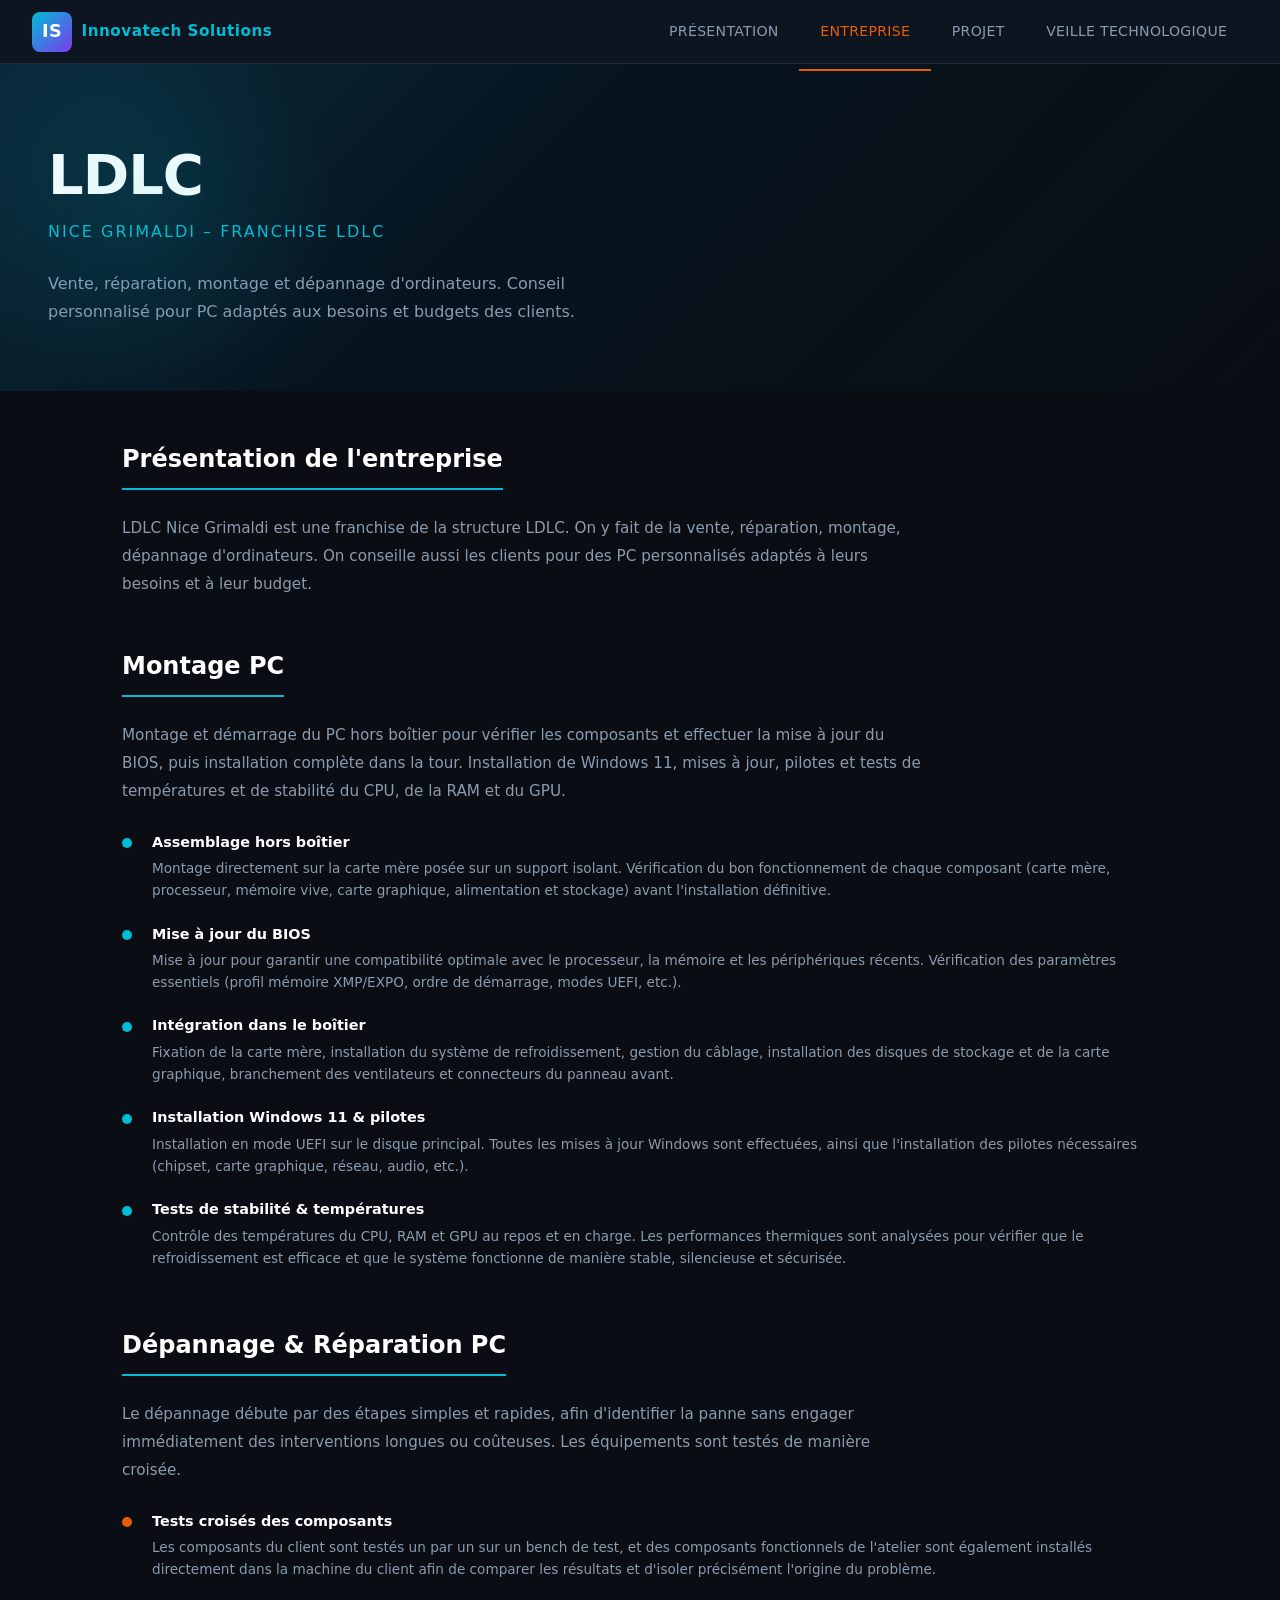
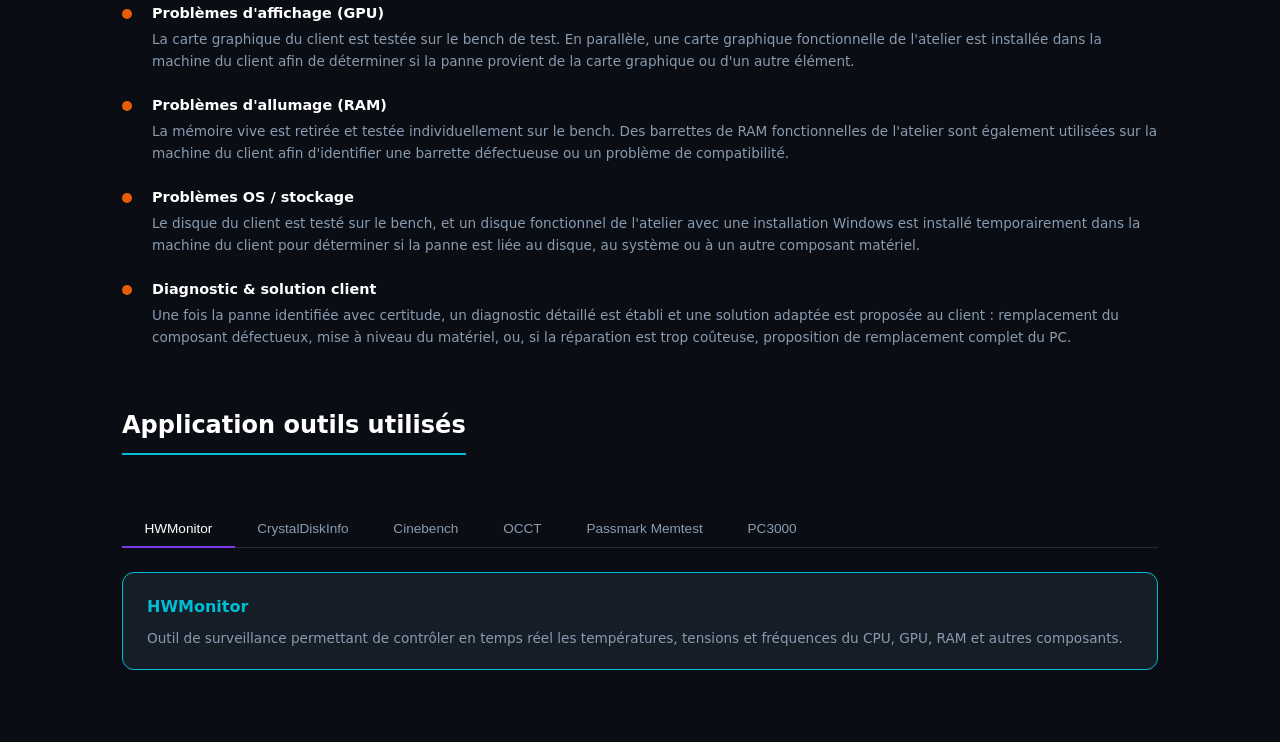
==== entreprise.html @ 8bedb1e8 "Add files via upload" ====
<!DOCTYPE html>
<html lang="fr">
<head>
<meta charset="UTF-8">
<meta name="viewport" content="width=device-width, initial-scale=1.0">
<title>Entreprise – Prost Cedric Portfolio</title>
<link rel="stylesheet" href="style.css">
</head>
<body>

<nav>
  <a href="index.html" class="logo">
    <div class="logo-icon">IS</div>
    <span>Innovatech Solutions</span>
  </a>
  <div class="nav-tabs">
    <a class="tab-link" href="index.html">Présentation</a>
    <a class="tab-link active" href="entreprise.html">Entreprise</a>
    <a class="tab-link" href="projet.html">Projet</a>
    <a class="tab-link" href="veille.html">Veille Technologique</a>
  </div>
</nav>

<div class="page-content">
  <div class="hero">
    <div class="hero-name" style="font-size:clamp(2rem,5vw,3.5rem)">LDLC</div>
    <div class="hero-tag">Nice Grimaldi – Franchise LDLC</div>
    <div class="hero-sub">Vente, réparation, montage et dépannage d'ordinateurs. Conseil personnalisé pour PC adaptés aux besoins et budgets des clients.</div>
  </div>

  <div class="content">
    <h2 class="sec-title">Présentation de l'entreprise</h2>
    <p class="prose">LDLC Nice Grimaldi est une franchise de la structure LDLC. On y fait de la vente, réparation, montage, dépannage d'ordinateurs. On conseille aussi les clients pour des PC personnalisés adaptés à leurs besoins et à leur budget.</p>

    <div style="height:2rem"></div>

    <!-- MONTAGE PC -->
    <h2 class="sec-title">Montage PC</h2>
    <p class="prose">Montage et démarrage du PC hors boîtier pour vérifier les composants et effectuer la mise à jour du BIOS, puis installation complète dans la tour. Installation de Windows 11, mises à jour, pilotes et tests de températures et de stabilité du CPU, de la RAM et du GPU.</p>
    <div class="timeline">
      <div class="tl-item">
        <div class="tl-dot"></div>
        <div class="tl-content">
          <h5>Assemblage hors boîtier</h5>
          <p>Montage directement sur la carte mère posée sur un support isolant. Vérification du bon fonctionnement de chaque composant (carte mère, processeur, mémoire vive, carte graphique, alimentation et stockage) avant l'installation définitive.</p>
        </div>
      </div>
      <div class="tl-item">
        <div class="tl-dot"></div>
        <div class="tl-content">
          <h5>Mise à jour du BIOS</h5>
          <p>Mise à jour pour garantir une compatibilité optimale avec le processeur, la mémoire et les périphériques récents. Vérification des paramètres essentiels (profil mémoire XMP/EXPO, ordre de démarrage, modes UEFI, etc.).</p>
        </div>
      </div>
      <div class="tl-item">
        <div class="tl-dot"></div>
        <div class="tl-content">
          <h5>Intégration dans le boîtier</h5>
          <p>Fixation de la carte mère, installation du système de refroidissement, gestion du câblage, installation des disques de stockage et de la carte graphique, branchement des ventilateurs et connecteurs du panneau avant.</p>
        </div>
      </div>
      <div class="tl-item">
        <div class="tl-dot"></div>
        <div class="tl-content">
          <h5>Installation Windows 11 & pilotes</h5>
          <p>Installation en mode UEFI sur le disque principal. Toutes les mises à jour Windows sont effectuées, ainsi que l'installation des pilotes nécessaires (chipset, carte graphique, réseau, audio, etc.).</p>
        </div>
      </div>
      <div class="tl-item">
        <div class="tl-dot"></div>
        <div class="tl-content">
          <h5>Tests de stabilité & températures</h5>
          <p>Contrôle des températures du CPU, RAM et GPU au repos et en charge. Les performances thermiques sont analysées pour vérifier que le refroidissement est efficace et que le système fonctionne de manière stable, silencieuse et sécurisée.</p>
        </div>
      </div>
    </div>

    <div style="height:2rem"></div>

    <!-- DÉPANNAGE -->
    <h2 class="sec-title">Dépannage & Réparation PC</h2>
    <p class="prose">Le dépannage débute par des étapes simples et rapides, afin d'identifier la panne sans engager immédiatement des interventions longues ou coûteuses. Les équipements sont testés de manière croisée.</p>
    <div class="timeline">
      <div class="tl-item">
        <div class="tl-dot" style="background:var(--orange)"></div>
        <div class="tl-content">
          <h5>Tests croisés des composants</h5>
          <p>Les composants du client sont testés un par un sur un bench de test, et des composants fonctionnels de l'atelier sont également installés directement dans la machine du client afin de comparer les résultats et d'isoler précisément l'origine du problème.</p>
        </div>
      </div>
      <div class="tl-item">
        <div class="tl-dot" style="background:var(--orange)"></div>
        <div class="tl-content">
          <h5>Problèmes d'affichage (GPU)</h5>
          <p>La carte graphique du client est testée sur le bench de test. En parallèle, une carte graphique fonctionnelle de l'atelier est installée dans la machine du client afin de déterminer si la panne provient de la carte graphique ou d'un autre élément.</p>
        </div>
      </div>
      <div class="tl-item">
        <div class="tl-dot" style="background:var(--orange)"></div>
        <div class="tl-content">
          <h5>Problèmes d'allumage (RAM)</h5>
          <p>La mémoire vive est retirée et testée individuellement sur le bench. Des barrettes de RAM fonctionnelles de l'atelier sont également utilisées sur la machine du client afin d'identifier une barrette défectueuse ou un problème de compatibilité.</p>
        </div>
      </div>
      <div class="tl-item">
        <div class="tl-dot" style="background:var(--orange)"></div>
        <div class="tl-content">
          <h5>Problèmes OS / stockage</h5>
          <p>Le disque du client est testé sur le bench, et un disque fonctionnel de l'atelier avec une installation Windows est installé temporairement dans la machine du client pour déterminer si la panne est liée au disque, au système ou à un autre composant matériel.</p>
        </div>
      </div>
      <div class="tl-item">
        <div class="tl-dot" style="background:var(--orange)"></div>
        <div class="tl-content">
          <h5>Diagnostic & solution client</h5>
          <p>Une fois la panne identifiée avec certitude, un diagnostic détaillé est établi et une solution adaptée est proposée au client : remplacement du composant défectueux, mise à niveau du matériel, ou, si la réparation est trop coûteuse, proposition de remplacement complet du PC.</p>
        </div>
      </div>
    </div>

    <div style="height:2rem"></div>
    <h2 class="sec-title">Application outils utilisés</h2>
    <div id="tool-tabs" style="margin:1.5rem 0">
      <div class="inner-tabs">
        <button class="inner-tab active" onclick="showTool(0)">HWMonitor</button>
        <button class="inner-tab" onclick="showTool(1)">CrystalDiskInfo</button>
        <button class="inner-tab" onclick="showTool(2)">Cinebench</button>
        <button class="inner-tab" onclick="showTool(3)">OCCT</button>
        <button class="inner-tab" onclick="showTool(4)">Passmark Memtest</button>
        <button class="inner-tab" onclick="showTool(5)">PC3000</button>
      </div>
      <div id="tool-desc" class="card" style="border-radius:12px;border-color:var(--cyan)">
        <h4 id="tool-name" style="font-size:1rem;margin-bottom:.5rem">HWMonitor</h4>
        <p id="tool-text">Outil de surveillance permettant de contrôler en temps réel les températures, tensions et fréquences du CPU, GPU, RAM et autres composants.</p>
      </div>
    </div>
  </div>
</div>

<script src="script.js"></script>
</body>
</html>
---- style.css ----
*{margin:0;padding:0;box-sizing:border-box}
:root{
  --cyan:#00bcd4;--cyan-dark:#0097a7;--cyan-light:#e0f7fa;
  --bg-dark:#0a0e14;--bg-mid:#111820;--bg-card:#151d26;
  --purple:#7c3aed;--purple-light:#a78bfa;
  --orange:#e85d04;--orange-light:#ff9f1c;
  --text:#e8edf3;--text-muted:#8a9bb0;--text-dim:#4a5a6a;
  --border:#1e2d3d;--border-bright:#2a3d52;
}
body{font-family:'Segoe UI',system-ui,sans-serif;background:var(--bg-dark);color:var(--text);min-height:100vh;line-height:1.7}

/* NAV */
nav{background:#0d1520;border-bottom:1px solid var(--border);position:sticky;top:0;z-index:100;display:flex;align-items:center;padding:0 2rem;gap:3rem;height:64px}
.logo{display:flex;align-items:center;gap:.6rem;font-weight:700;font-size:.95rem;color:var(--cyan);letter-spacing:.5px;text-decoration:none}
.logo-icon{width:40px;height:40px;background:linear-gradient(135deg,var(--cyan),var(--purple));border-radius:8px;display:flex;align-items:center;justify-content:center;font-size:1.1rem;font-weight:900;color:#fff}
.nav-tabs{display:flex;gap:0;margin-left:auto}
.tab-link{background:none;border:none;color:var(--text-muted);font-size:.88rem;font-weight:500;padding:.5rem 1.3rem;cursor:pointer;border-bottom:2px solid transparent;transition:all .2s;letter-spacing:.3px;text-transform:uppercase;text-decoration:none;display:inline-block;line-height:60px}
.tab-link:hover{color:var(--text)}
.tab-link.active{color:var(--orange);border-bottom-color:var(--orange)}

/* SECTIONS */
@keyframes fadeIn{from{opacity:0;transform:translateY(8px)}to{opacity:1;transform:translateY(0)}}
.page-content{animation:fadeIn .3s ease}

/* HERO BAND */
.hero{background:linear-gradient(135deg,#0a2a3a 0%,#06141f 40%,#0a0e14 100%);padding:5rem 3rem 4rem;position:relative;overflow:hidden}
.hero::before{content:'';position:absolute;top:-60px;left:-60px;width:400px;height:400px;background:radial-gradient(circle,rgba(0,188,212,.12),transparent 70%);pointer-events:none}
.hero-name{font-size:clamp(2.8rem,6vw,5rem);font-weight:800;line-height:1.1;letter-spacing:-1px;color:#fff}
.hero-tag{margin-top:.8rem;font-size:1rem;color:var(--cyan);letter-spacing:2px;text-transform:uppercase;font-weight:500}
.hero-sub{margin-top:1.5rem;font-size:1rem;color:var(--text-muted);max-width:620px;line-height:1.8}

/* CONTENT WRAPPER */
.content{max-width:1100px;margin:0 auto;padding:3rem 2rem}

/* SECTION TITLE */
.sec-title{font-size:1.5rem;font-weight:700;color:#fff;margin-bottom:1.5rem;padding-bottom:.5rem;border-bottom:2px solid var(--cyan);display:inline-block}
.sec-subtitle{font-size:1.1rem;font-weight:600;color:var(--cyan);margin:2rem 0 .8rem}

/* CARDS GRID */
.cards{display:grid;grid-template-columns:repeat(auto-fit,minmax(220px,1fr));gap:1rem;margin:1.5rem 0}
.card{background:var(--bg-card);border:1px solid var(--border-bright);border-radius:12px;padding:1.25rem 1.5rem}
.card-icon{font-size:1.5rem;margin-bottom:.5rem}
.card h4{font-size:.9rem;font-weight:600;color:var(--cyan);margin-bottom:.3rem}
.card p{font-size:.85rem;color:var(--text-muted);line-height:1.6}

/* SKILL CHIPS */
.chips{display:flex;flex-wrap:wrap;gap:.5rem;margin:1rem 0}
.chip{background:var(--bg-card);border:1px solid var(--border-bright);border-radius:20px;padding:.3rem .9rem;font-size:.8rem;color:var(--text-muted)}
.chip.highlight{border-color:var(--cyan);color:var(--cyan)}

/* PROSE */
.prose{color:var(--text-muted);font-size:.95rem;line-height:1.85;margin-bottom:1rem;max-width:800px}

/* TABS WITHIN SECTION */
.inner-tabs{display:flex;gap:0;border-bottom:1px solid var(--border);margin:2rem 0 1.5rem}
.inner-tab{background:none;border:none;color:var(--text-muted);font-size:.85rem;padding:.6rem 1.4rem;cursor:pointer;border-bottom:2px solid transparent;margin-bottom:-1px;transition:all .2s}
.inner-tab.active{color:#fff;border-bottom-color:var(--purple)}

/* TABLE */
table.vlan{width:100%;border-collapse:collapse;font-size:.88rem;margin:1rem 0}
table.vlan th{background:var(--bg-card);color:var(--cyan);font-weight:600;padding:.6rem 1rem;text-align:left;border-bottom:2px solid var(--border-bright)}
table.vlan td{padding:.55rem 1rem;border-bottom:1px solid var(--border);color:var(--text-muted)}
table.vlan tr:hover td{background:rgba(0,188,212,.04)}

/* INFRA BADGES */
.infra-list{display:flex;flex-wrap:wrap;gap:.5rem;margin:.8rem 0}
.infra-badge{background:rgba(0,188,212,.08);border:1px solid rgba(0,188,212,.2);border-radius:8px;padding:.4rem .9rem;font-size:.83rem;color:var(--cyan)}

/* DOC PLACEHOLDER */
.doc-grid{display:grid;grid-template-columns:repeat(3,1fr);gap:1rem;margin:1.5rem 0}
.doc-card{background:var(--bg-card);border:1px dashed var(--border-bright);border-radius:12px;padding:1.5rem;text-align:center;cursor:pointer;transition:border-color .2s}
.doc-card:hover{border-color:var(--cyan)}
.doc-card .doc-icon{font-size:2rem;margin-bottom:.5rem}
.doc-card h5{font-size:.85rem;font-weight:600;color:var(--text);margin-bottom:.3rem}
.doc-card p{font-size:.75rem;color:var(--text-dim)}
.doc-card input[type=file]{display:none}
.doc-card label{cursor:pointer;display:block}

/* ALERT BOX */
.alert{background:rgba(232,93,4,.08);border:1px solid rgba(232,93,4,.3);border-radius:12px;padding:1.25rem 1.5rem;margin:1.5rem 0}
.alert h4{color:var(--orange-light);font-size:.95rem;margin-bottom:.5rem}
.alert p{font-size:.88rem;color:var(--text-muted);line-height:1.7}

/* TECH WATCH CARDS */
.watch-grid{display:grid;grid-template-columns:repeat(auto-fit,minmax(280px,1fr));gap:1.25rem;margin:1.5rem 0}
.watch-card{background:var(--bg-card);border:1px solid var(--border-bright);border-radius:14px;padding:1.5rem;transition:border-color .2s}
.watch-card:hover{border-color:var(--cyan)}
.watch-card .tag{display:inline-block;background:rgba(0,188,212,.1);color:var(--cyan);font-size:.72rem;padding:.2rem .7rem;border-radius:20px;margin-bottom:.8rem;text-transform:uppercase;letter-spacing:.5px}
.watch-card h3{font-size:1rem;font-weight:600;color:#fff;margin-bottom:.5rem}
.watch-card p{font-size:.85rem;color:var(--text-muted);line-height:1.6}

/* SCROLL TICKER */
.ticker-wrap{overflow:hidden;background:var(--bg-card);border-top:1px solid var(--border);border-bottom:1px solid var(--border);padding:.6rem 0;margin-top:3rem}
.ticker{display:flex;width:max-content;animation:tick 30s linear infinite}
@keyframes tick{from{transform:translateX(0)}to{transform:translateX(-50%)}}
.ticker-item{white-space:nowrap;padding:0 3rem;font-size:.8rem;color:var(--text-muted)}
.ticker-item span{color:var(--cyan);margin-right:.5rem}

/* TOOL LOGOS */
.logo-grid{display:grid;grid-template-columns:repeat(auto-fit,minmax(100px,1fr));gap:.75rem;margin:1.5rem 0}
.logo-item{background:var(--bg-card);border:1px solid var(--border-bright);border-radius:10px;padding:.9rem;text-align:center;font-size:.75rem;color:var(--text-muted)}
.logo-item .abbr{font-size:1.3rem;font-weight:700;color:var(--cyan);display:block;margin-bottom:.3rem}

/* TIMELINE */
.timeline{margin:1.5rem 0}
.tl-item{display:flex;gap:1.25rem;margin-bottom:1.25rem;align-items:flex-start}
.tl-dot{width:10px;height:10px;border-radius:50%;background:var(--cyan);margin-top:.55rem;flex-shrink:0}
.tl-content h5{font-size:.9rem;font-weight:600;color:#fff;margin-bottom:.25rem}
.tl-content p{font-size:.85rem;color:var(--text-muted);line-height:1.6}

/* PURPLE HERO (PROJET) */
.hero-purple{background:linear-gradient(135deg,#1a0b3a 0%,#0f0620 40%,#0a0e14 100%);padding:4rem 3rem 3rem;position:relative;overflow:hidden}
.hero-purple::before{content:'';position:absolute;top:-80px;right:-80px;width:500px;height:500px;background:radial-gradient(circle,rgba(124,58,237,.15),transparent 70%);pointer-events:none}

/* RESPONSIVE */
@media(max-width:640px){
  .doc-grid{grid-template-columns:1fr}
  nav{gap:1rem;padding:0 1rem}
  .nav-tabs{gap:0}
  .tab-link{padding:.5rem .7rem;font-size:.75rem}
  .content{padding:2rem 1rem}
}
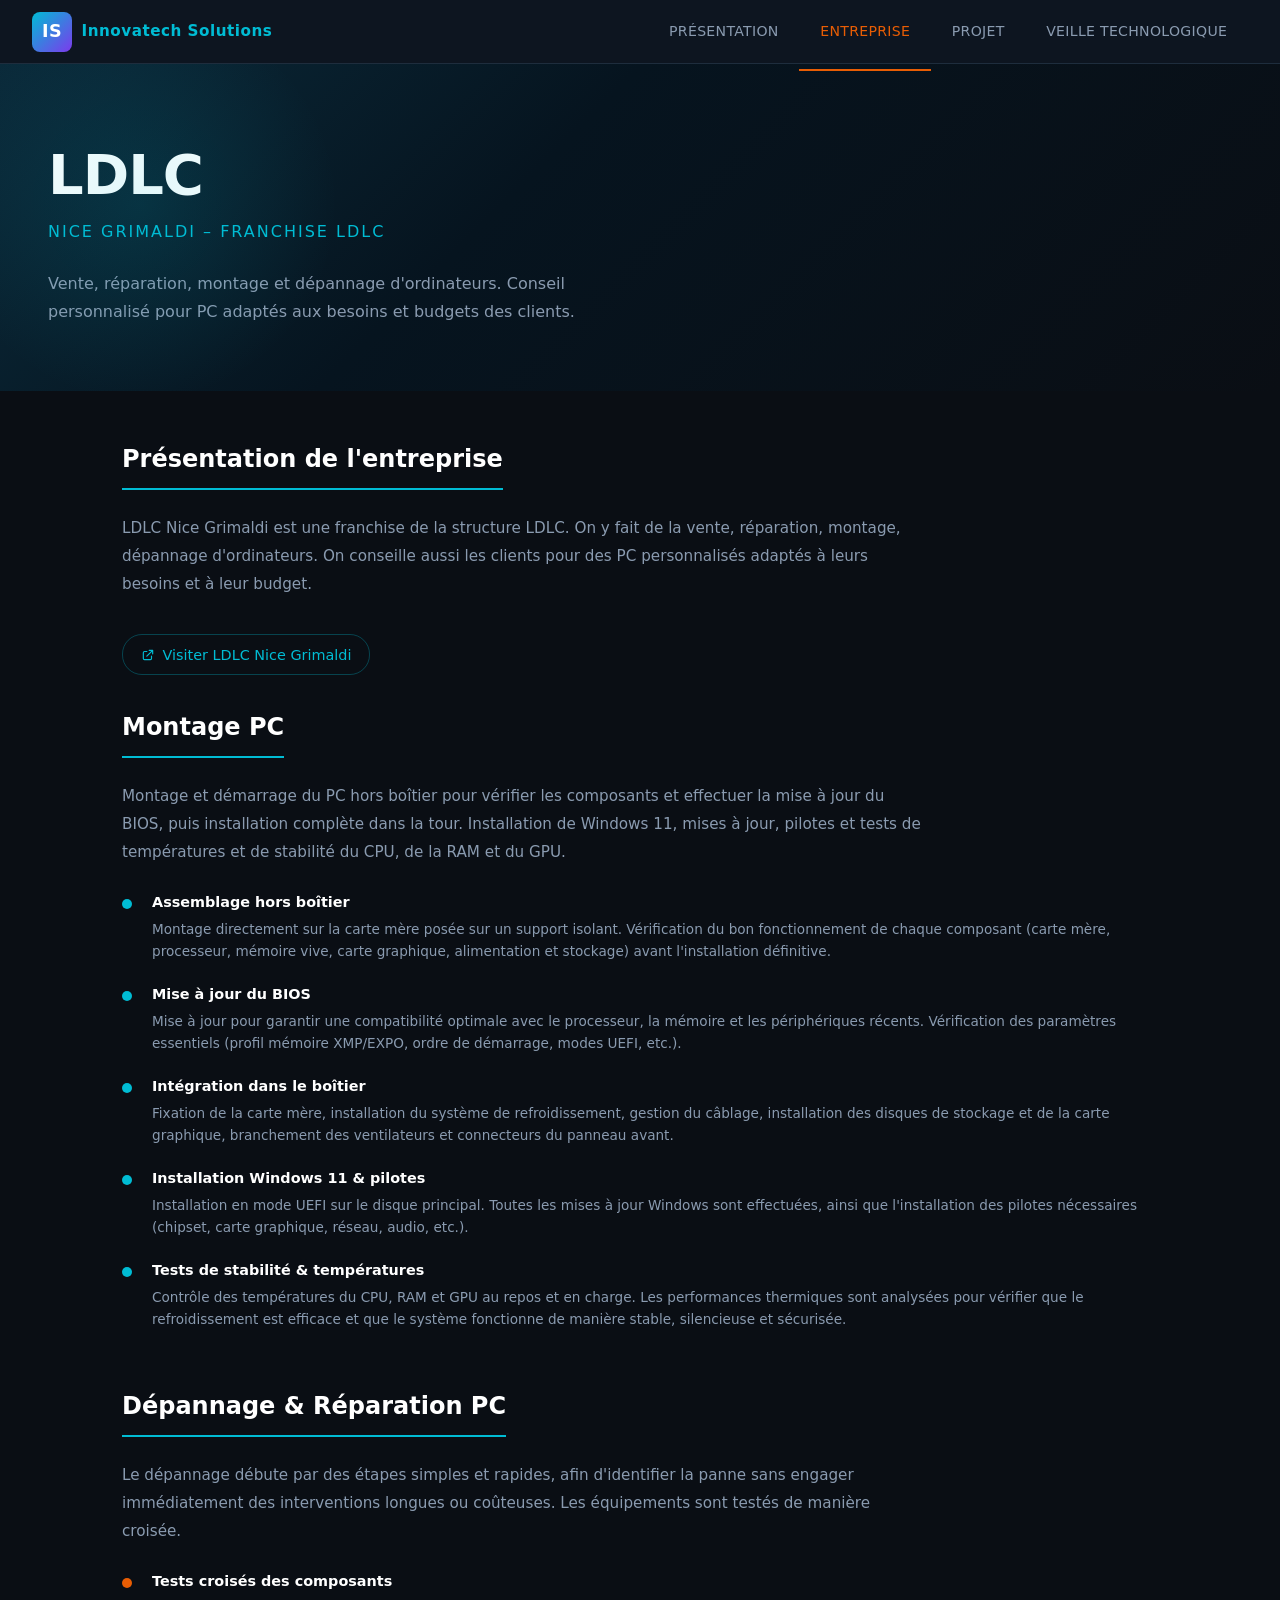
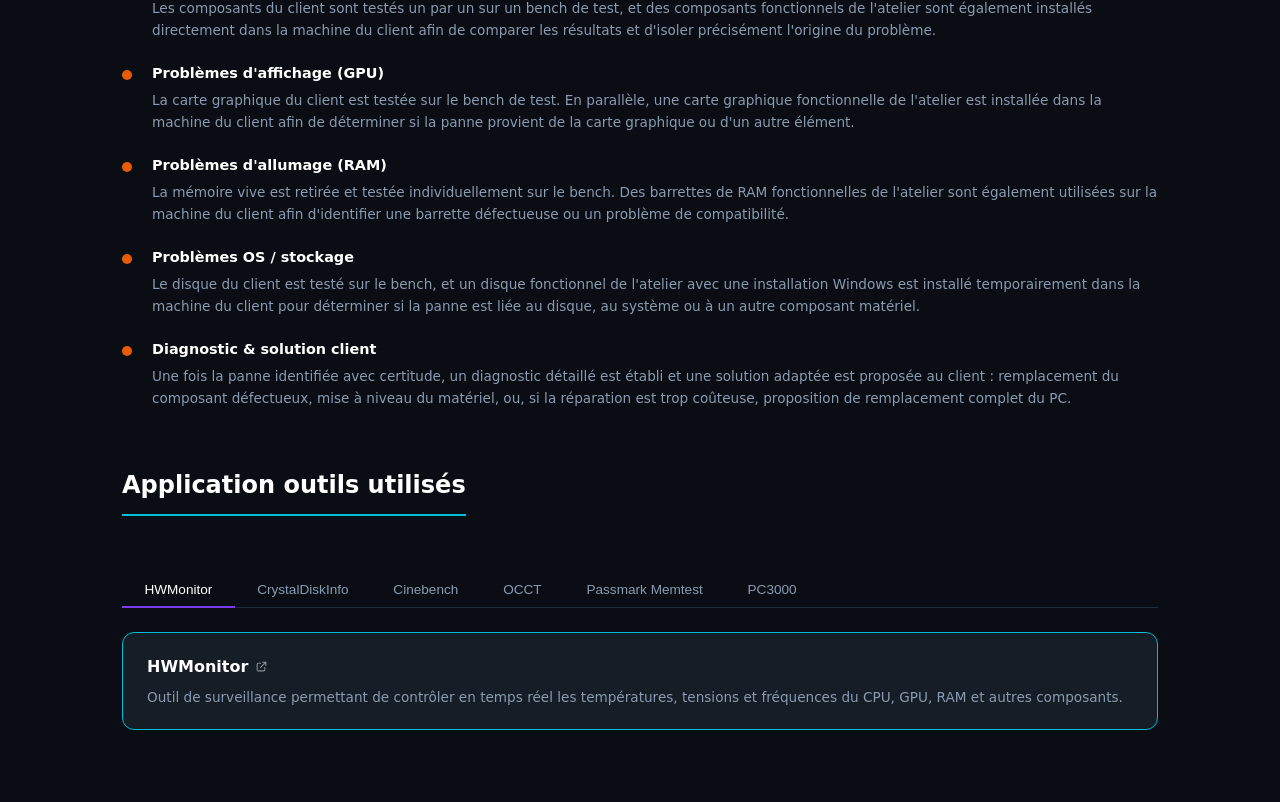
==== commit dbad6af6: "liens cliquable" ====
--- a/entreprise.html
+++ b/entreprise.html
@@ -5,6 +5,14 @@
 <meta name="viewport" content="width=device-width, initial-scale=1.0">
 <title>Entreprise – Prost Cedric Portfolio</title>
 <link rel="stylesheet" href="style.css">
+<style>
+  .ldlc-link{display:inline-flex;align-items:center;gap:.5rem;margin-top:1.25rem;color:var(--cyan);font-size:.9rem;font-weight:500;text-decoration:none;border:1px solid rgba(0,188,212,.3);padding:.45rem 1.1rem;border-radius:20px;transition:all .2s}
+  .ldlc-link:hover{background:rgba(0,188,212,.1);border-color:var(--cyan)}
+  .tool-title-link{color:#fff;text-decoration:none;transition:color .2s;display:inline-flex;align-items:center;gap:.4rem}
+  .tool-title-link:hover{color:var(--cyan)}
+  .tool-title-link svg{opacity:.5;transition:opacity .2s;flex-shrink:0}
+  .tool-title-link:hover svg{opacity:1}
+</style>
 </head>
 <body>
 
@@ -31,6 +39,10 @@
   <div class="content">
     <h2 class="sec-title">Présentation de l'entreprise</h2>
     <p class="prose">LDLC Nice Grimaldi est une franchise de la structure LDLC. On y fait de la vente, réparation, montage, dépannage d'ordinateurs. On conseille aussi les clients pour des PC personnalisés adaptés à leurs besoins et à leur budget.</p>
+    <a href="https://www.ldlc.com/magasin/nice-grimaldi/" target="_blank" rel="noopener" class="ldlc-link">
+      <svg width="14" height="14" fill="none" viewBox="0 0 24 24" stroke="currentColor" stroke-width="2"><path stroke-linecap="round" stroke-linejoin="round" d="M10 6H6a2 2 0 00-2 2v10a2 2 0 002 2h10a2 2 0 002-2v-4M14 4h6m0 0v6m0-6L10 14"/></svg>
+      Visiter LDLC Nice Grimaldi
+    </a>
 
     <div style="height:2rem"></div>
 
@@ -119,6 +131,8 @@
     </div>
 
     <div style="height:2rem"></div>
+
+    <!-- OUTILS -->
     <h2 class="sec-title">Application outils utilisés</h2>
     <div id="tool-tabs" style="margin:1.5rem 0">
       <div class="inner-tabs">
@@ -130,7 +144,12 @@
         <button class="inner-tab" onclick="showTool(5)">PC3000</button>
       </div>
       <div id="tool-desc" class="card" style="border-radius:12px;border-color:var(--cyan)">
-        <h4 id="tool-name" style="font-size:1rem;margin-bottom:.5rem">HWMonitor</h4>
+        <h4 style="font-size:1rem;margin-bottom:.4rem">
+          <a id="tool-name-link" href="https://www.cpuid.com/softwares/hwmonitor.html" target="_blank" rel="noopener" class="tool-title-link">
+            <span id="tool-name">HWMonitor</span>
+            <svg width="13" height="13" fill="none" viewBox="0 0 24 24" stroke="currentColor" stroke-width="2"><path stroke-linecap="round" stroke-linejoin="round" d="M10 6H6a2 2 0 00-2 2v10a2 2 0 002 2h10a2 2 0 002-2v-4M14 4h6m0 0v6m0-6L10 14"/></svg>
+          </a>
+        </h4>
         <p id="tool-text">Outil de surveillance permettant de contrôler en temps réel les températures, tensions et fréquences du CPU, GPU, RAM et autres composants.</p>
       </div>
     </div>
--- a/style.css
+++ b/style.css
@@ -112,6 +112,10 @@
 .hero-purple{background:linear-gradient(135deg,#1a0b3a 0%,#0f0620 40%,#0a0e14 100%);padding:4rem 3rem 3rem;position:relative;overflow:hidden}
 .hero-purple::before{content:'';position:absolute;top:-80px;right:-80px;width:500px;height:500px;background:radial-gradient(circle,rgba(124,58,237,.15),transparent 70%);pointer-events:none}
 
+/* PROCEDURE BUTTON */
+.proc-link{display:inline-block;background:var(--cyan);color:#0a0e14;text-decoration:none;font-weight:600;font-size:.95rem;padding:.75rem 1.75rem;border-radius:20px;transition:all .2s ease;box-shadow:0 2px 12px rgba(0,188,212,0.2)}
+.proc-link:hover{background:var(--cyan-dark);transform:translateY(-2px);box-shadow:0 6px 24px rgba(0,188,212,0.35)}
+
 /* RESPONSIVE */
 @media(max-width:640px){
   .doc-grid{grid-template-columns:1fr}
